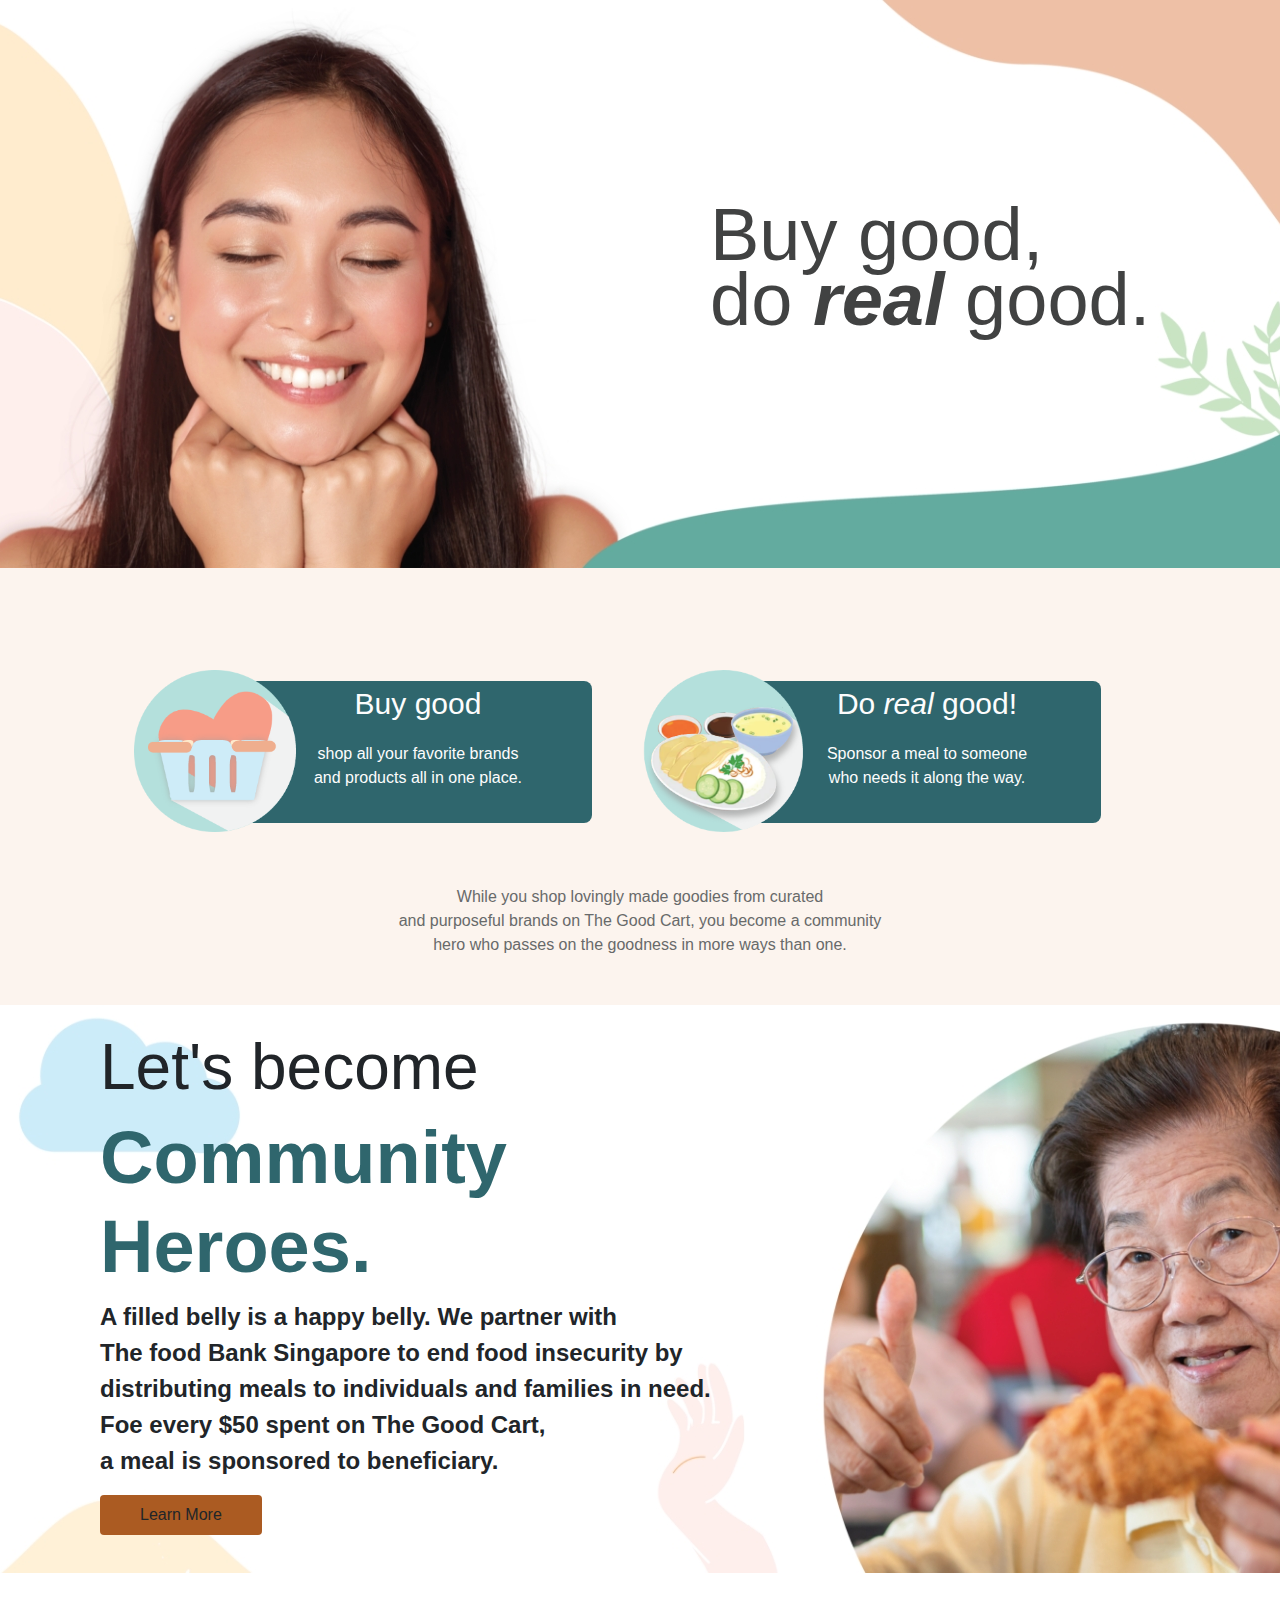
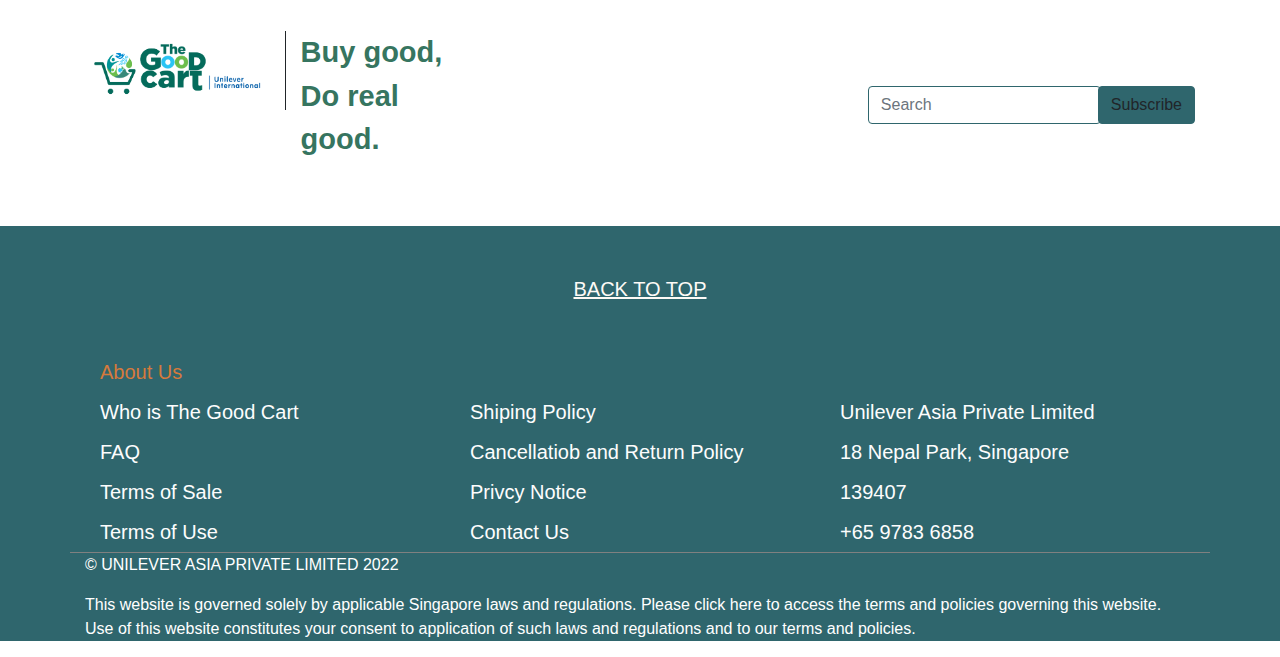
==== index.html @ 7c28e3e7 "first-commit" ====
<!doctype html>
<html lang="en">

<head>
    <!-- Required meta tags -->
    <meta charset="utf-8">
    <meta name="viewport" content="width=device-width, initial-scale=1, shrink-to-fit=no">

    <!-- Bootstrap CSS -->
    <link rel="stylesheet" href="https://cdn.jsdelivr.net/npm/bootstrap@4.6.1/dist/css/bootstrap.min.css">
    <link rel="stylesheet" href="style.css">
    <title>About Us</title>
</head>

<body>
    <section class="hero-image">
    <div class="container">
        <div class="banner-text">
            <p>Buy good,</p>
            <p>do <span class="real"> real</span> good.</p>
        </div>
    </div>
</section>
<section class="goodies">
    <div class="container">
        <div class="container d-flex justify-content-center">
            <div class="row">
                <div class="col-sm d-flex text-center m-5">
                    <img class="food" src="./Assets/Heart_in_Cart_Element.png" alt="" srcset="">
                    <div class="pro1">
                        <p class="buy-good">Buy good</p>
                        <p class="shop">shop all your favorite brands<br> and products all in one place.</p>
                    </div>
                </div>
            </div>
            <div class="row">
                <div class="col-sm d-flex text-center m-5">
                    <img class="food" src="./Assets/Chicken Rice Element.png" alt="" srcset="">
                    <div class="pro1">
                        <p class="buy-good">Do <em style="font-weight: 500;">real</em> good!</p>
                        <p class="shop">Sponsor a meal to someone<br> who needs it along the way.</p>
                    </div>
                </div>
            </div>
        </div>
        <div class="goodness text-center pb-5">While you shop lovingly made goodies from curated<br> and purposeful
            brands on The Good Cart, you become a community<br> hero who passes on the goodness in more ways than one.
        </div>
    </div>
</section>
    <section class="community">
    <div class="container ">
        <div class="container pt-2">
            <h2 class="mt-3" style="font-size: 64px;">Let's become</h2>
            <h1><strong style="font-size: 74px; color: #2F666D;">Community<br>Heroes.</strong></h1>
            <p><strong style="font-size: 24px;">A filled belly is a happy belly. We partner with<br> The food Bank
                    Singapore to end food insecurity by<br> distributing meals to individuals and families in need.<br>
                    Foe every $50 spent on The Good Cart,<br>a meal is sponsored to beneficiary.</strong></p>
            <button type="button" class="btn  mb-5 learn-more">Learn More</button>
        </div>
    </div>
</section>
    <div class="container">
        <div class="container mb-5 mt-5">
            <div class="row assets">
                <div class="row">
                    <div class="col-sm good-cart">
                        <img src="./Assets/AW_TheGoodCart_logo_Solid-02.png" alt="" srcset="">
                    </div>
                    <div class="col-sm">
                        <p class="buy"><strong>Buy good,<br>Do real good.</strong></p>
                    </div>
                </div>
                <div class="d-flex">
                    <form class="form-inline my-2 my-lg-0">
                        <input class="form-control search" type="search" placeholder="Search" aria-label="Search">
                        <button class="btn my-2 my-sm-0 btns" type="submit">Subscribe</button>
                    </form>
                </div>
            </div>
        </div>
    </div>
    <section class="footer">
        <div class="container footer-border">
            <div class="text-center pt-5 pb-5"><a class="footer-top" href="#">BACK TO TOP</a></div>
            <div class="container">
                <div class="row footer-middle">
                    <div class="col-sm">
                        <li><a class="about-us" href="#">About Us</a></li>
                        <li><a class="footer-menu" href="#">Who is The Good Cart</a></li>
                        <li><a class="footer-menu" href="#">FAQ</a></li>
                        <li><a class="footer-menu" href="#">Terms of Sale</a></li>
                        <li><a class="footer-menu" href="#">Terms of Use</a></li>
                    </div>
                    <div class="col-sm secondf">
                        <li><a class="footer-menu" href="#">Shiping Policy</a></li>
                        <li><a class="footer-menu" href="#">Cancellatiob and Return Policy</a></li>
                        <li><a class="footer-menu" href="#">Privcy Notice</a></li>
                        <li><a class="footer-menu" href="#">Contact Us</a></li>
                    </div>
                    <div class="col-sm secondf">
                        <li><a class="footer-menu" href="#">Unilever Asia Private Limited</a></li>
                        <li><a class="footer-menu" href="#">18 Nepal Park, Singapore</a></li>
                        <li><a class="footer-menu" href="#">139407</a></li>
                        <li><a class="footer-menu" href="#">+65 9783 6858</a></li>
                    </div>
                </div>
            </div>
        </div>
        <div class="container">
            <p>© UNILEVER ASIA PRIVATE LIMITED 2022</p>
            <p>This website is governed solely by applicable Singapore laws and regulations. Please click here to access the terms and policies governing this website.<br> Use of this website constitutes your consent to application of such laws and regulations and to our terms and policies.</p>
        </div>
    </section>
    <!-- Optional JavaScript; choose one of the two! -->

    <!-- Option 1: jQuery and Bootstrap Bundle (includes Popper) -->
    <script src="https://cdn.jsdelivr.net/npm/jquery@3.5.1/dist/jquery.slim.min.js"
        integrity="sha384-DfXdz2htPH0lsSSs5nCTpuj/zy4C+OGpamoFVy38MVBnE+IbbVYUew+OrCXaRkfj"
        crossorigin="anonymous"></script>
    <script src="https://cdn.jsdelivr.net/npm/bootstrap@4.6.1/dist/js/bootstrap.bundle.min.js"
        integrity="sha384-fQybjgWLrvvRgtW6bFlB7jaZrFsaBXjsOMm/tB9LTS58ONXgqbR9W8oWht/amnpF"
        crossorigin="anonymous"></script>
</body>

</html>
---- style.css ----
*{
    margin: 0;
    padding: 0;
    box-sizing: border-box;
}


.hero-image{
    background-image: url(./Assets/Smiling_Girl.jpg);
    min-height: 568px;
    background-repeat: no-repeat;
    background-position: center;
}
.banner-text {
    line-height: 49px;
    font-size: 74px;
    font-weight: 500;
    margin: 0 0 0px 600px;
    color: #414242;
    padding: 210px 0 0 25px;
}

.real{
    color: #414242;
    font-style: Italic;
    font-weight: 600;
}

.shop{
    color: #FDFDFD;
}

.buy-good {
    font-size: 30px;
    color: #FDFDFD;
    font-weight: 500;
}

.goodies{
    background-color: #FCF4EE;
    justify-content: center;
}

.pro1 {
    background-color: #2F666D;
    margin: 65px 0px 14px 65px;
    min-width: 348px;
    min-height: 142px;
    border-radius: 8px;
    text-align: center;
}

img.food {
    width: 162px;
    height: 162px;
    position: absolute;
    margin: 0px 0 0 0px;
    top: 54px;
    left: -30px;
    background-size: cover;
}

.goodness{
    text-align: justify;
    font-weight: 500;
    color: #686A6A;
}

.community{
    background: url(./Assets/Food\ Bank\ Elderly\ Woman\ Eating.jpg);
    background-repeat: no-repeat;
}

.learn-more{
    padding: 8px 40px 8px 40px;
    background-color: #AB5B22;
    outline: none;
    border: none;
    margin-bottom: 10px;
}

.learn-more:hover{
    padding: 4px 20px 4px 20px;
    background-color: #AB5B22;
    outline: none;
    border: none;
    transition: all 0.5s ease-in;
    font-style: bold;
}
.logo{
    width: 281px;
    height: 79px;
}
.buy{
    font-size: 29px;
    color: #367560;
}
.search{
    /* border-radius: 0; */
    border: 1px solid #2F666D;
    margin: -3px;
}
.btns{
    /* border-radius: 0; */
    background-color: #2F666D;
    border: 1px solid #2F666D;
}

.footer{
    background-color: #2F666D;
    color: #fff;
}

li,a.footer-menu{
    list-style: none;
    color: #FDFDFD!important;
    text-decoration: none;
}
li,a:hover{
    list-style: none;
    color: #FDFDFD;
    text-decoration: none;
    line-height: 40px;
    font-size: 20px;
}

.about-us{
    color: #D67A3C;
}
.footer-top,a:hover{
    color: #FDFAF6;
    text-decoration: none;
    pointer-events: none;
    text-decoration: underline;
    font-size: 20px;
}
.good-cart{
    display: flex;
    height: 79px;
    justify-content: end;
    border-right: 1px solid;
}

.assets{
    justify-content: space-between;
}

.secondf{
    margin-top: 40px;
}

.footer-middle,a:hover{
    text-decoration: none;
}

.footer-border{
    border-bottom: 1px solid gray;
}
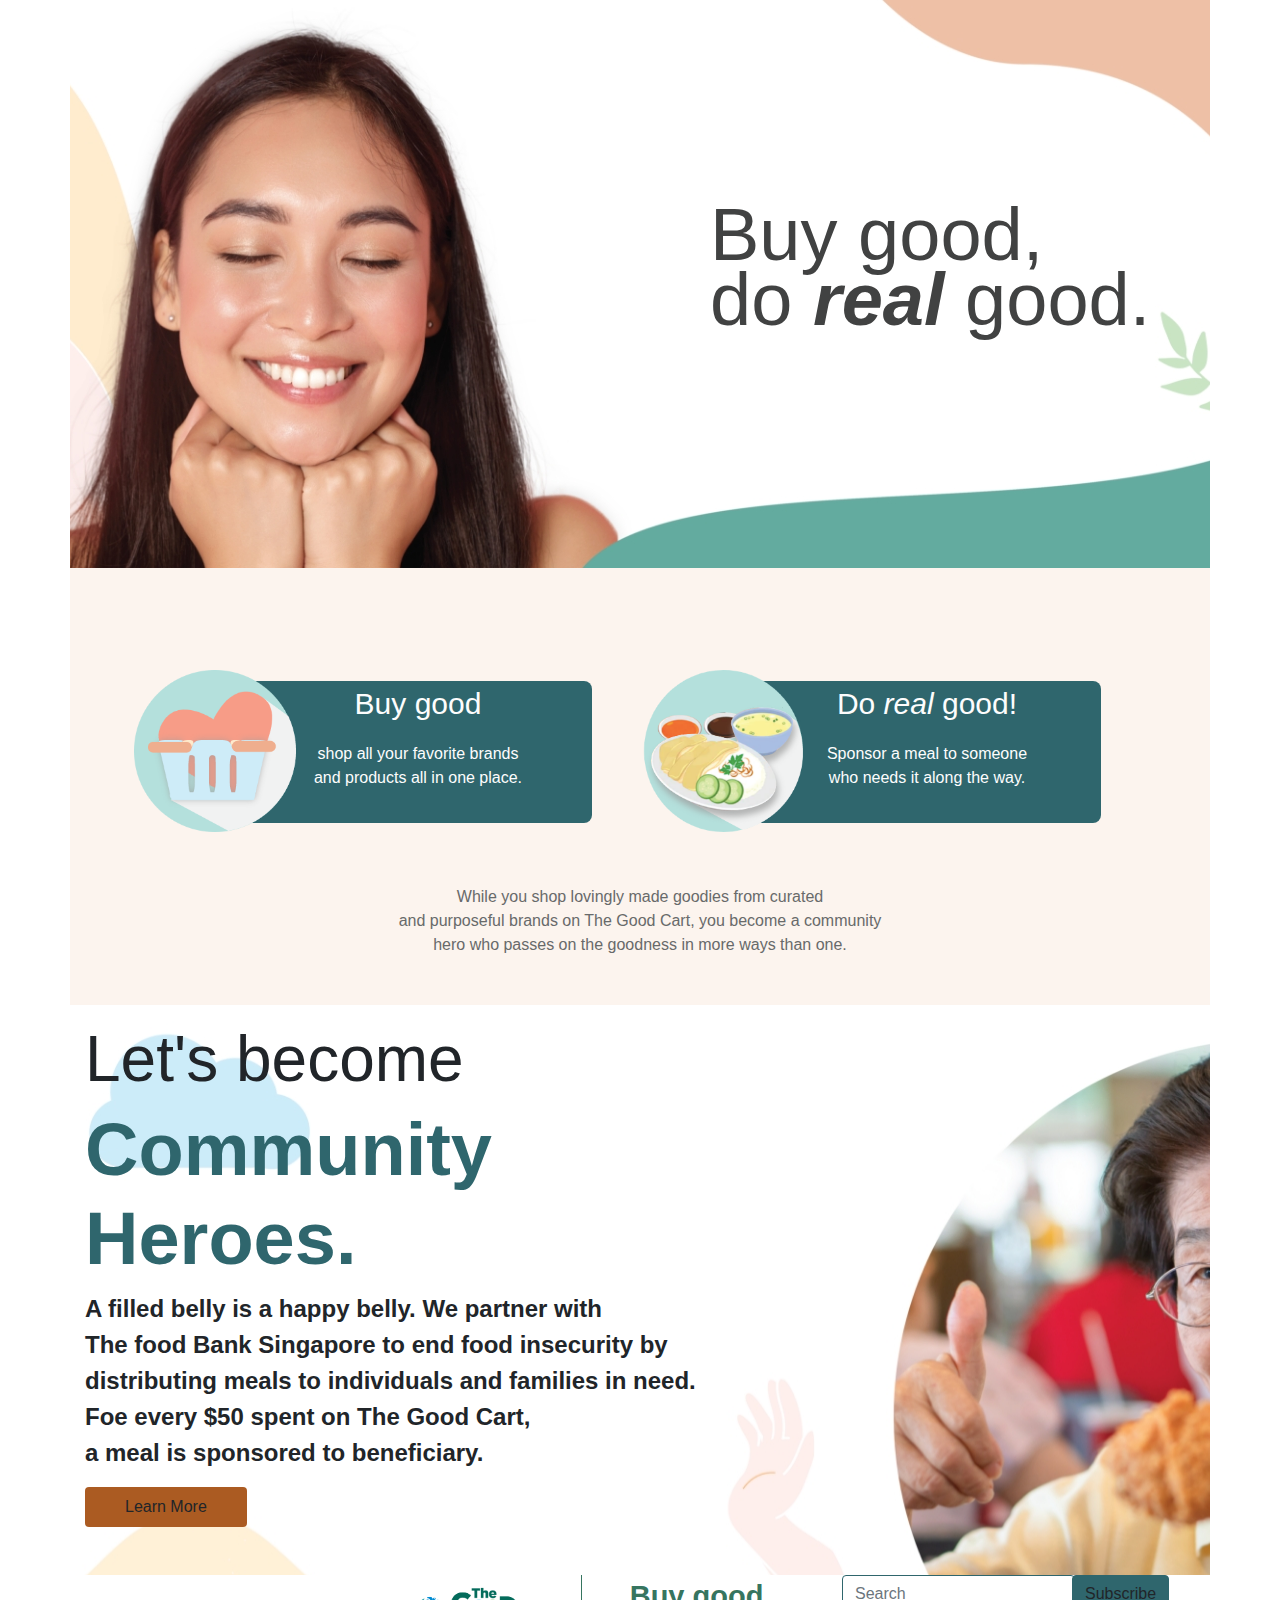
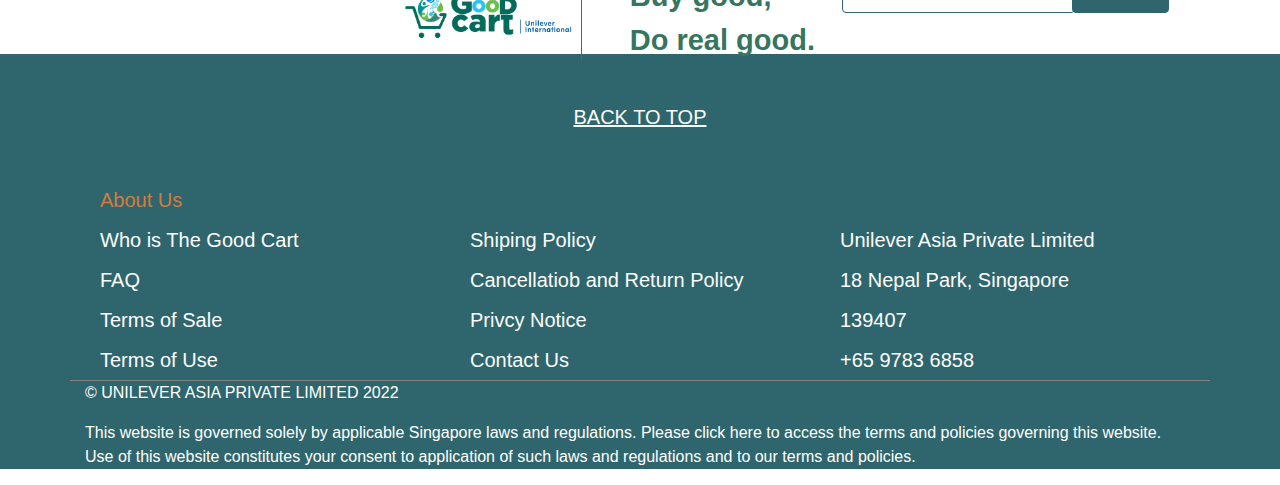
==== commit 589916c8: "manage containers" ====
--- a/index.html
+++ b/index.html
@@ -13,16 +13,16 @@
 </head>
 
 <body>
-    <section class="hero-image">
-    <div class="container">
+    <section class="">
+    <div class="container hero-image">
         <div class="banner-text">
             <p>Buy good,</p>
             <p>do <span class="real"> real</span> good.</p>
         </div>
     </div>
 </section>
-<section class="goodies">
-    <div class="container">
+<section class="">
+    <div class="container goodies">
         <div class="container d-flex justify-content-center">
             <div class="row">
                 <div class="col-sm d-flex text-center m-5">
@@ -48,37 +48,31 @@
         </div>
     </div>
 </section>
-    <section class="community">
-    <div class="container ">
-        <div class="container pt-2">
+    <section class="">
+    <div class="container community">
             <h2 class="mt-3" style="font-size: 64px;">Let's become</h2>
             <h1><strong style="font-size: 74px; color: #2F666D;">Community<br>Heroes.</strong></h1>
             <p><strong style="font-size: 24px;">A filled belly is a happy belly. We partner with<br> The food Bank
                     Singapore to end food insecurity by<br> distributing meals to individuals and families in need.<br>
                     Foe every $50 spent on The Good Cart,<br>a meal is sponsored to beneficiary.</strong></p>
             <button type="button" class="btn  mb-5 learn-more">Learn More</button>
-        </div>
-    </div>
+            </div>
 </section>
-    <div class="container">
-        <div class="container mb-5 mt-5">
-            <div class="row assets">
-                <div class="row">
-                    <div class="col-sm good-cart">
-                        <img src="./Assets/AW_TheGoodCart_logo_Solid-02.png" alt="" srcset="">
-                    </div>
-                    <div class="col-sm">
-                        <p class="buy"><strong>Buy good,<br>Do real good.</strong></p>
-                    </div>
-                </div>
-                <div class="d-flex">
-                    <form class="form-inline my-2 my-lg-0">
-                        <input class="form-control search" type="search" placeholder="Search" aria-label="Search">
-                        <button class="btn my-2 my-sm-0 btns" type="submit">Subscribe</button>
-                    </form>
-                </div>
+<div class="container">
+    <div class="row">
+        <div class="col-8 good-cart pl-5">
+            <img src="./Assets/AW_TheGoodCart_logo_Solid-02.png" alt="" srcset="">
+            <div>
+                <p class="buy pl-5"><strong>Buy good,<br>Do real good.</strong></p>
             </div>
         </div>
+        <div class="col-4">
+            <form class="form-inline my-2 my-lg-0">
+            <input class="form-control search" type="search" placeholder="Search" aria-label="Search">
+            <button class="btn my-2 my-sm-0 btns" type="submit">Subscribe</button>
+        </form>
+    </div>
+      </div>
     </div>
     <section class="footer">
         <div class="container footer-border">
@@ -112,6 +106,13 @@
             <p>This website is governed solely by applicable Singapore laws and regulations. Please click here to access the terms and policies governing this website.<br> Use of this website constitutes your consent to application of such laws and regulations and to our terms and policies.</p>
         </div>
     </section>
+    <div class="container d-flex">
+        <i class="fa-brands fa-facebook"></i>
+        <i class="fa-brands fa-instagram"></i>
+        <i class="fa-brands fa-twitter"></i>
+        <i class="fa-brands fa-youtube"></i>
+    </div>
+
     <!-- Optional JavaScript; choose one of the two! -->
 
     <!-- Option 1: jQuery and Bootstrap Bundle (includes Popper) -->
--- a/style.css
+++ b/style.css
@@ -36,9 +36,11 @@
     font-weight: 500;
 }
 
-.goodies{
+.goodies {
+    display: flex;
     background-color: #FCF4EE;
     justify-content: center;
+    flex-direction: column;
 }
 
 .pro1 {
@@ -94,6 +96,7 @@
 .buy{
     font-size: 29px;
     color: #367560;
+    border-left: 1px solid;
 }
 .search{
     /* border-radius: 0; */
@@ -138,7 +141,7 @@
     display: flex;
     height: 79px;
     justify-content: end;
-    border-right: 1px solid;
+    /* border-right: 1px solid; */
 }
 
 .assets{
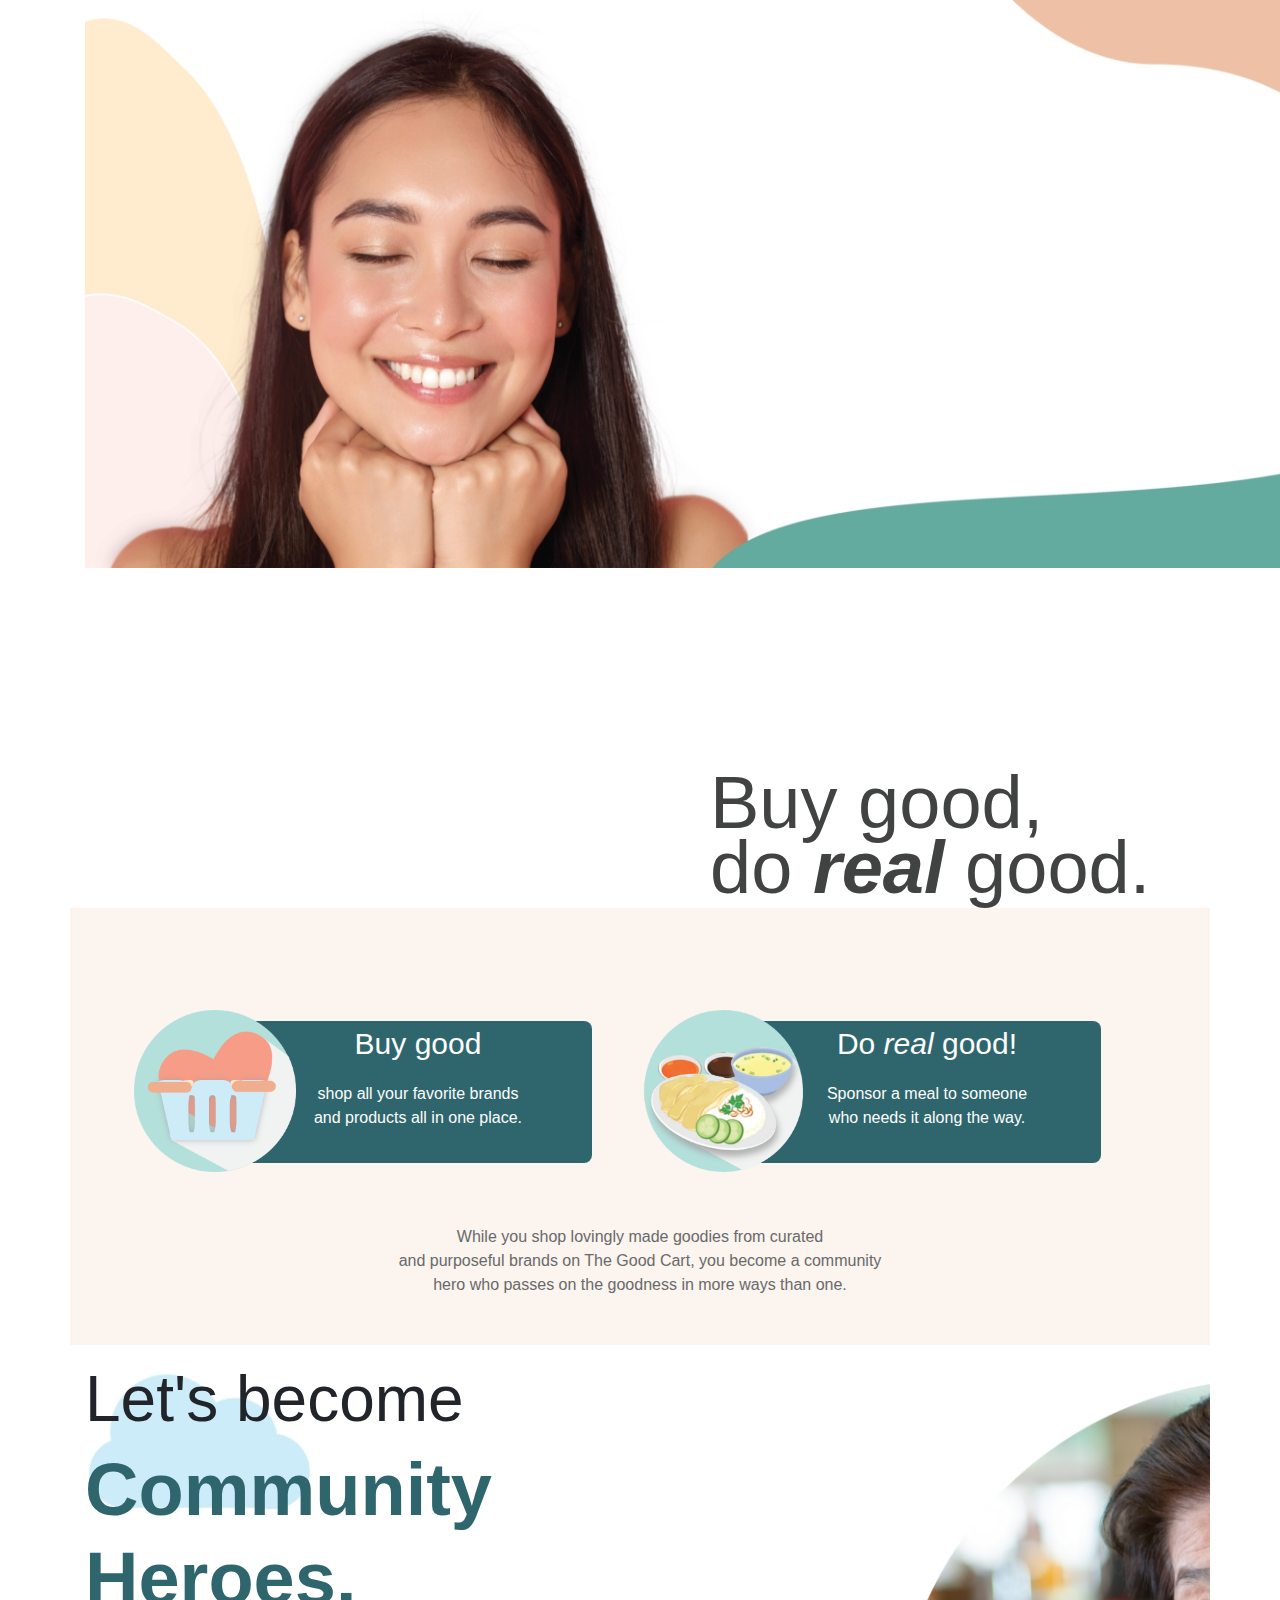
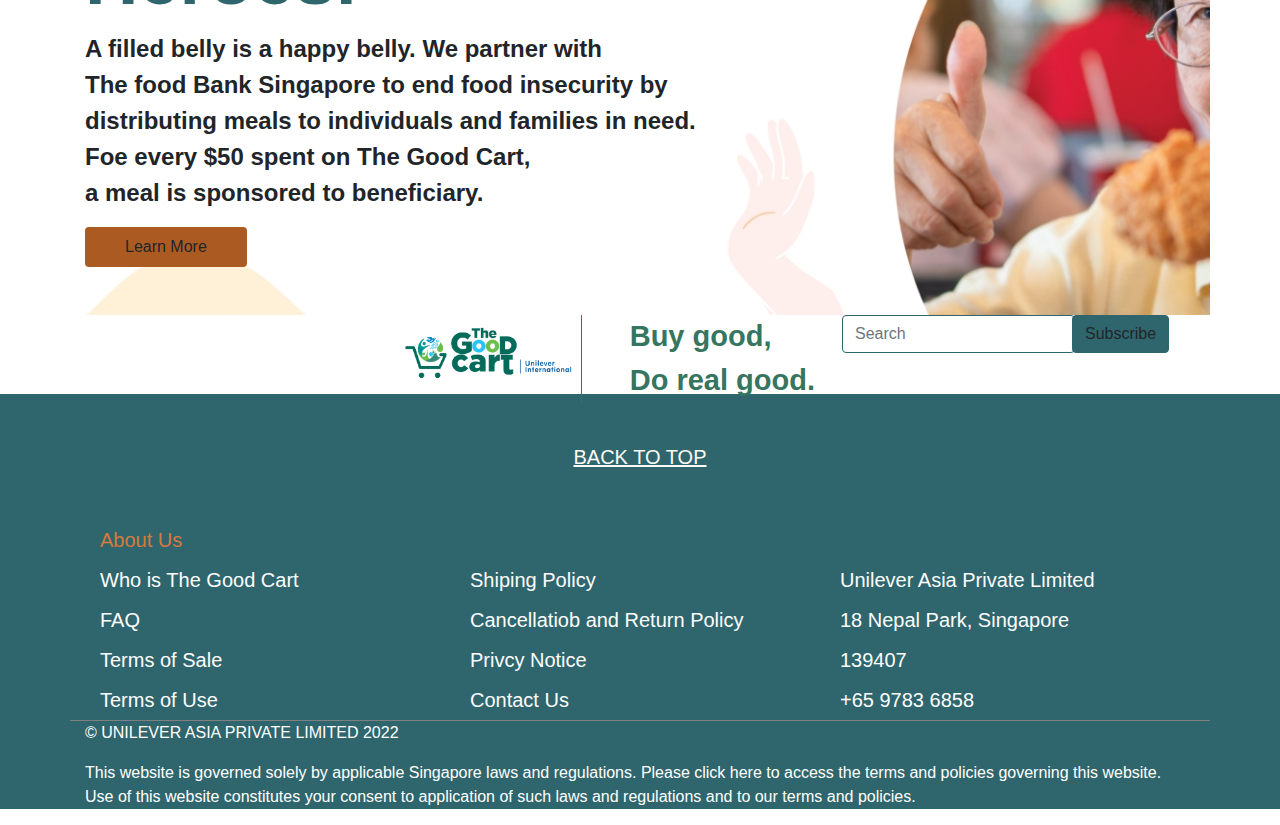
==== commit 18d35336: "top section" ====
--- a/index.html
+++ b/index.html
@@ -13,14 +13,15 @@
 </head>
 
 <body>
-    <section class="">
-    <div class="container hero-image">
+    <div class="container ">
+    <div>
+    <img src="./Assets/Smiling_Girl.jpg" alt="" srcset="">
         <div class="banner-text">
             <p>Buy good,</p>
             <p>do <span class="real"> real</span> good.</p>
         </div>
     </div>
-</section>
+    </div>
 <section class="">
     <div class="container goodies">
         <div class="container d-flex justify-content-center">
--- a/style.css
+++ b/style.css
@@ -5,12 +5,12 @@
 }
 
 
-.hero-image{
+/* .hero-image{
     background-image: url(./Assets/Smiling_Girl.jpg);
     min-height: 568px;
     background-repeat: no-repeat;
     background-position: center;
-}
+} */
 .banner-text {
     line-height: 49px;
     font-size: 74px;
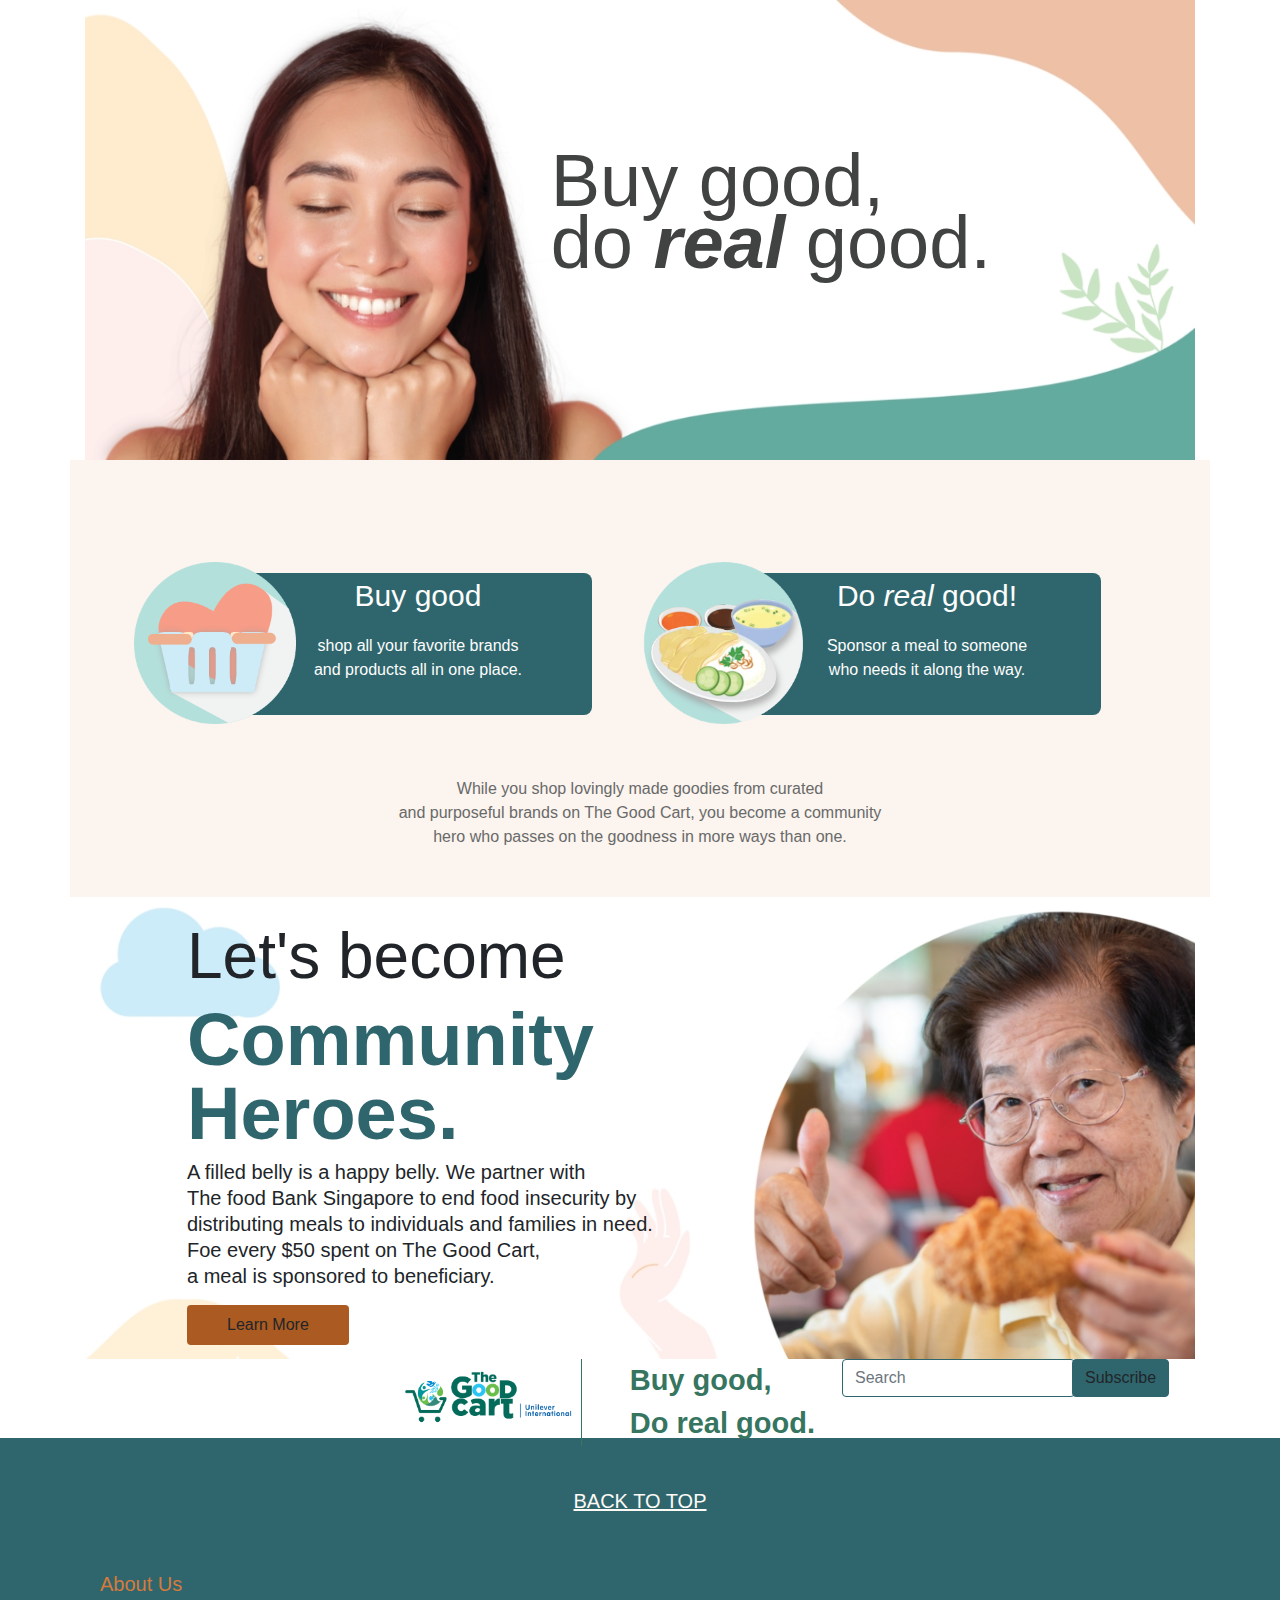
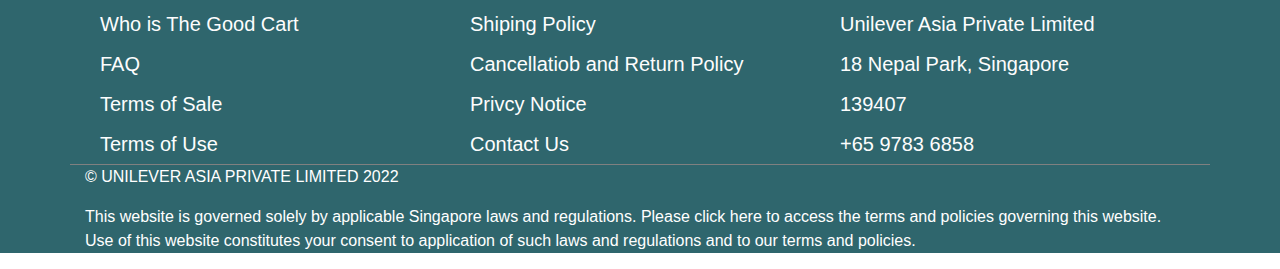
==== commit 4b8e0980: "fonts" ====
--- a/index.html
+++ b/index.html
@@ -15,7 +15,7 @@
 <body>
     <div class="container ">
     <div>
-    <img src="./Assets/Smiling_Girl.jpg" alt="" srcset="">
+    <img src="./Assets/Smiling_Girl.jpg" class=" img-fluid" alt="" srcset="">
         <div class="banner-text">
             <p>Buy good,</p>
             <p>do <span class="real"> real</span> good.</p>
@@ -49,16 +49,19 @@
         </div>
     </div>
 </section>
-    <section class="">
-    <div class="container community">
-            <h2 class="mt-3" style="font-size: 64px;">Let's become</h2>
-            <h1><strong style="font-size: 74px; color: #2F666D;">Community<br>Heroes.</strong></h1>
-            <p><strong style="font-size: 24px;">A filled belly is a happy belly. We partner with<br> The food Bank
+    <div class="container">
+        <div>
+            <img src="./Assets/Food Bank Elderly Woman Eating.jpg" class="img-fluid" alt="" srcset="">
+            <div class="community">
+            <h2 class="let">Let's become</h2>
+            <h1><strong class="heroes">Community<br>Heroes.</strong></h1>
+            <p class="the-food">A filled belly is a happy belly. We partner with<br> The food Bank
                     Singapore to end food insecurity by<br> distributing meals to individuals and families in need.<br>
-                    Foe every $50 spent on The Good Cart,<br>a meal is sponsored to beneficiary.</strong></p>
+                    Foe every $50 spent on The Good Cart,<br>a meal is sponsored to beneficiary. </p>
             <button type="button" class="btn  mb-5 learn-more">Learn More</button>
-            </div>
-</section>
+        </div>
+        </div>   
+        </div>
 <div class="container">
     <div class="row">
         <div class="col-8 good-cart pl-5">
--- a/style.css
+++ b/style.css
@@ -12,14 +12,14 @@
     background-position: center;
 } */
 .banner-text {
-    line-height: 49px;
+    line-height: 46px;
     font-size: 74px;
     font-weight: 500;
-    margin: 0 0 0px 600px;
-    color: #414242;
-    padding: 210px 0 0 25px;
+    color: rgb(65, 66, 66);
+    position: absolute;
+    top: 158px;
+    right: 289px;
 }
-
 .real{
     color: #414242;
     font-style: Italic;
@@ -68,10 +68,10 @@
     color: #686A6A;
 }
 
-.community{
+/* .community{
     background: url(./Assets/Food\ Bank\ Elderly\ Woman\ Eating.jpg);
     background-repeat: no-repeat;
-}
+} */
 
 .learn-more{
     padding: 8px 40px 8px 40px;
@@ -158,4 +158,26 @@
 
 .footer-border{
     border-bottom: 1px solid gray;
+}
+
+.community{
+    position: absolute;
+    top: 918px;
+    left: 187px;
+}
+
+.heroes{
+    font-size: 74px;
+    color: #2F666D;
+    line-height: 1;
+}
+
+.the-food{
+    font-size: 20px;
+    line-height: 1.3;
+    font-weight: 500;
+}
+
+.let{
+    font-size: 64px;
 }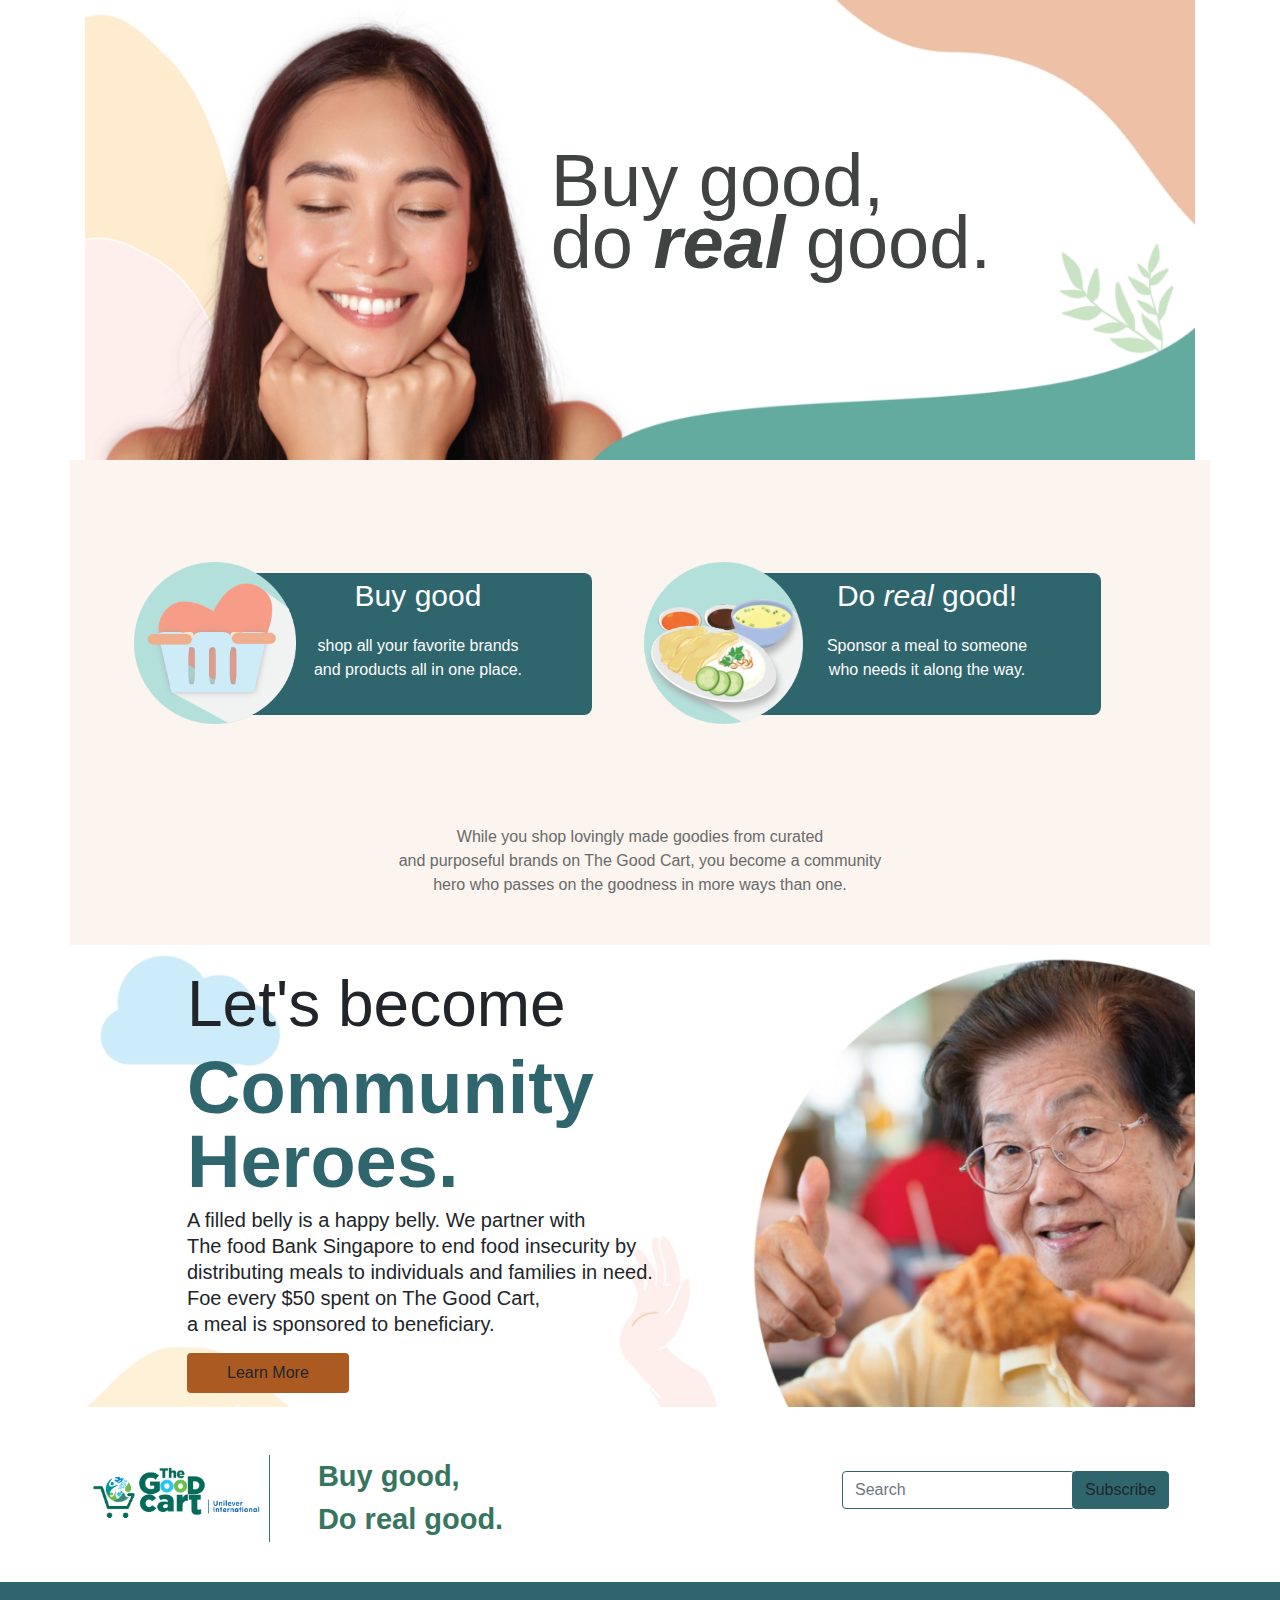
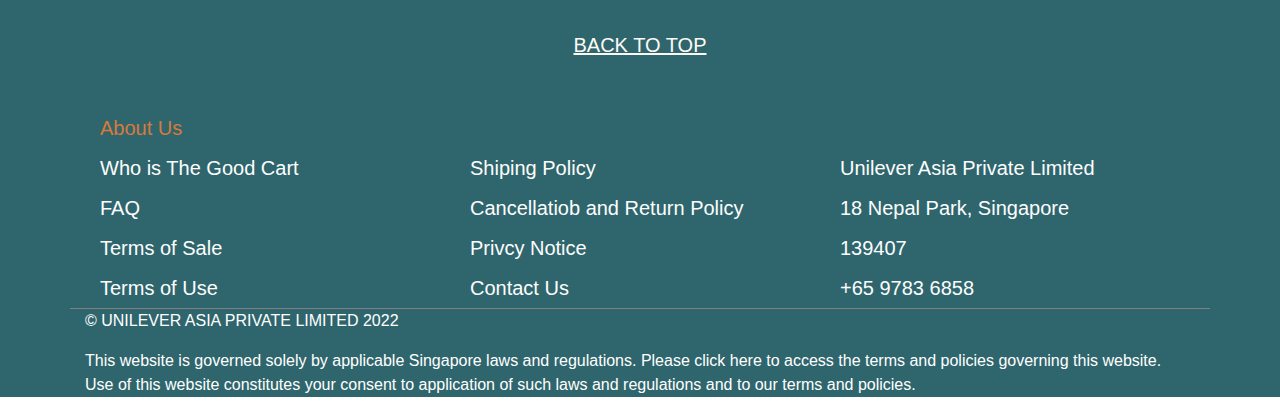
==== commit 7cf27258: "containers" ====
--- a/index.html
+++ b/index.html
@@ -22,9 +22,7 @@
         </div>
     </div>
     </div>
-<section class="">
-    <div class="container goodies">
-        <div class="container d-flex justify-content-center">
+    <div class="container d-flex justify-content-center great" id="great">
             <div class="row">
                 <div class="col-sm d-flex text-center m-5">
                     <img class="food" src="./Assets/Heart_in_Cart_Element.png" alt="" srcset="">
@@ -44,15 +42,15 @@
                 </div>
             </div>
         </div>
-        <div class="goodness text-center pb-5">While you shop lovingly made goodies from curated<br> and purposeful
+        <div class="container pt-5 great">
+            <div class="goodness text-center pb-5">While you shop lovingly made goodies from curated<br> and purposeful
             brands on The Good Cart, you become a community<br> hero who passes on the goodness in more ways than one.
-        </div>
-    </div>
-</section>
+        </div></div>
+        
     <div class="container">
         <div>
             <img src="./Assets/Food Bank Elderly Woman Eating.jpg" class="img-fluid" alt="" srcset="">
-            <div class="community">
+            <div class="community pt-5">
             <h2 class="let">Let's become</h2>
             <h1><strong class="heroes">Community<br>Heroes.</strong></h1>
             <p class="the-food">A filled belly is a happy belly. We partner with<br> The food Bank
@@ -62,15 +60,15 @@
         </div>
         </div>   
         </div>
-<div class="container">
+<div class="container mt-5 mb-5">
     <div class="row">
-        <div class="col-8 good-cart pl-5">
+        <div class="col-8 good-cart">
             <img src="./Assets/AW_TheGoodCart_logo_Solid-02.png" alt="" srcset="">
             <div>
                 <p class="buy pl-5"><strong>Buy good,<br>Do real good.</strong></p>
             </div>
         </div>
-        <div class="col-4">
+        <div class="col-4 mt-3">
             <form class="form-inline my-2 my-lg-0">
             <input class="form-control search" type="search" placeholder="Search" aria-label="Search">
             <button class="btn my-2 my-sm-0 btns" type="submit">Subscribe</button>
--- a/style.css
+++ b/style.css
@@ -140,7 +140,7 @@
 .good-cart{
     display: flex;
     height: 79px;
-    justify-content: end;
+    justify-content: start;
     /* border-right: 1px solid; */
 }
 
@@ -180,4 +180,8 @@
 
 .let{
     font-size: 64px;
+}
+
+.great{
+   background-color: #FCF4EE;
 }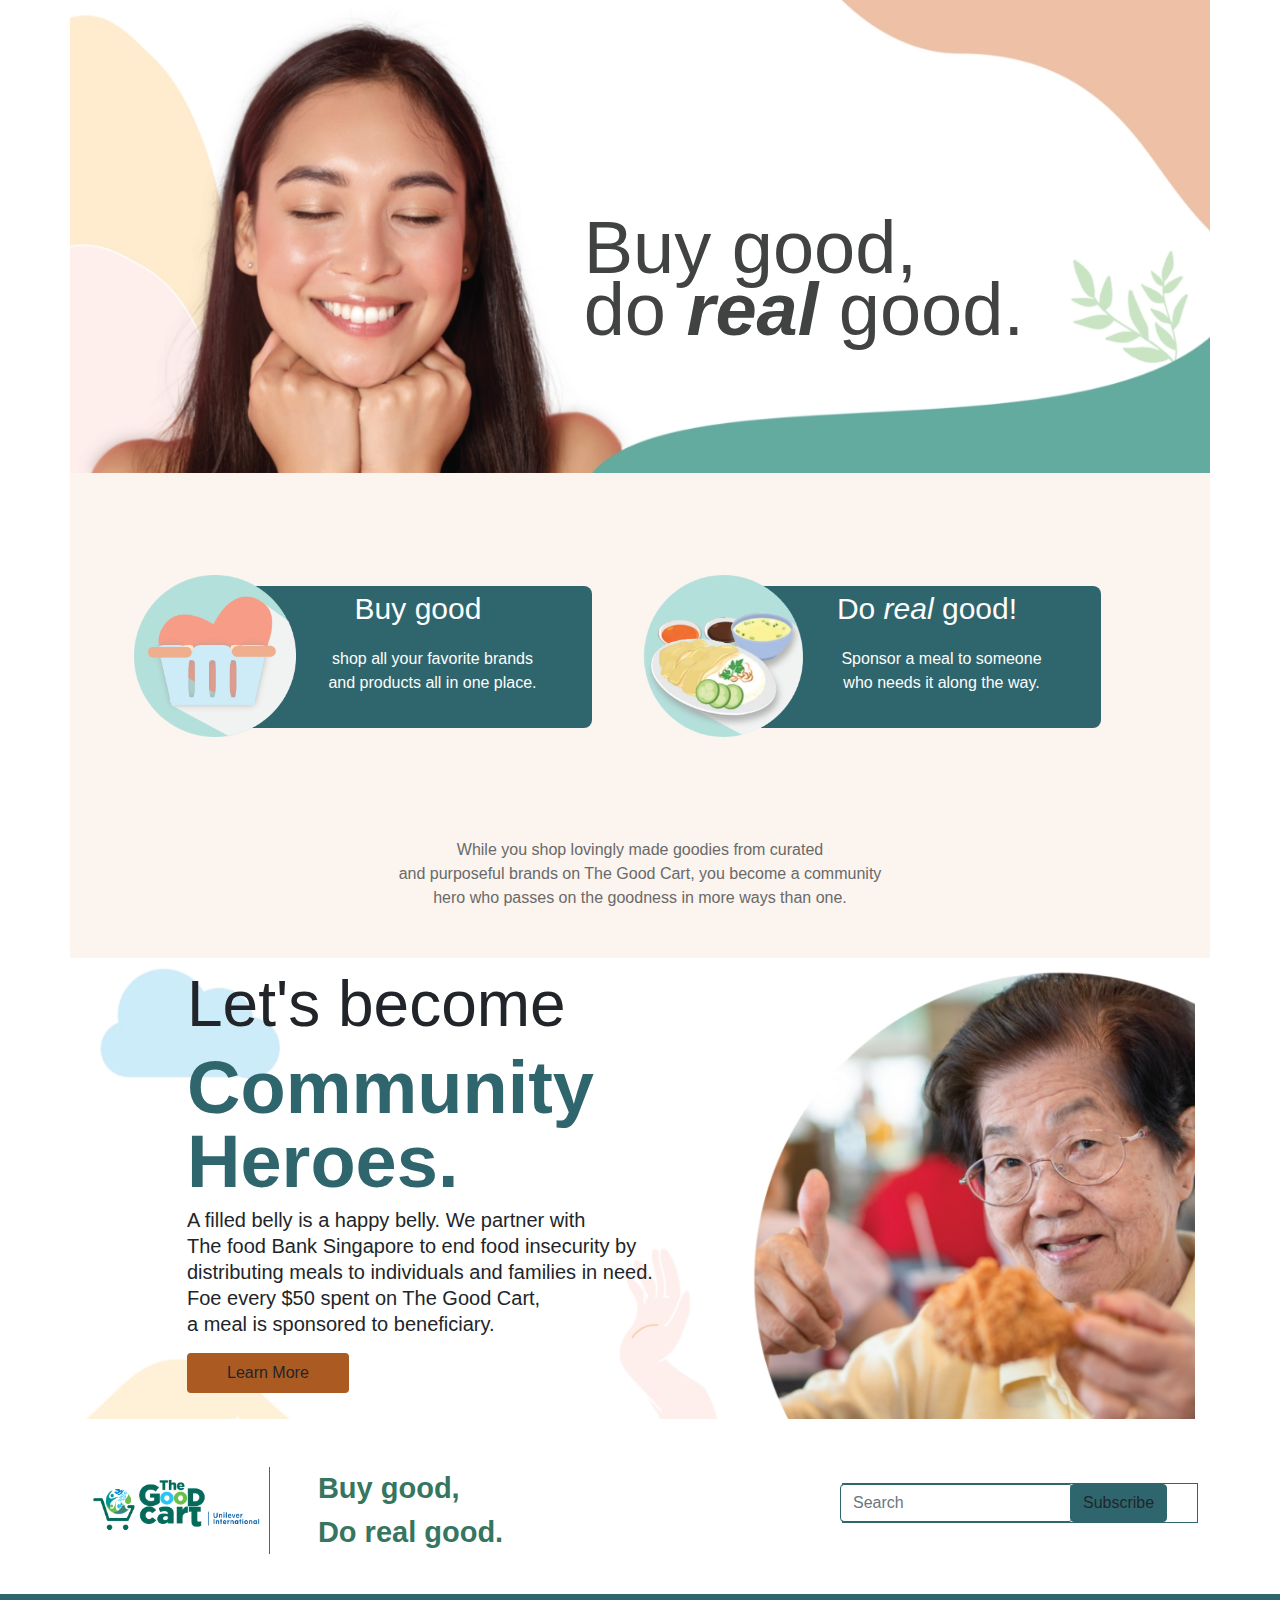
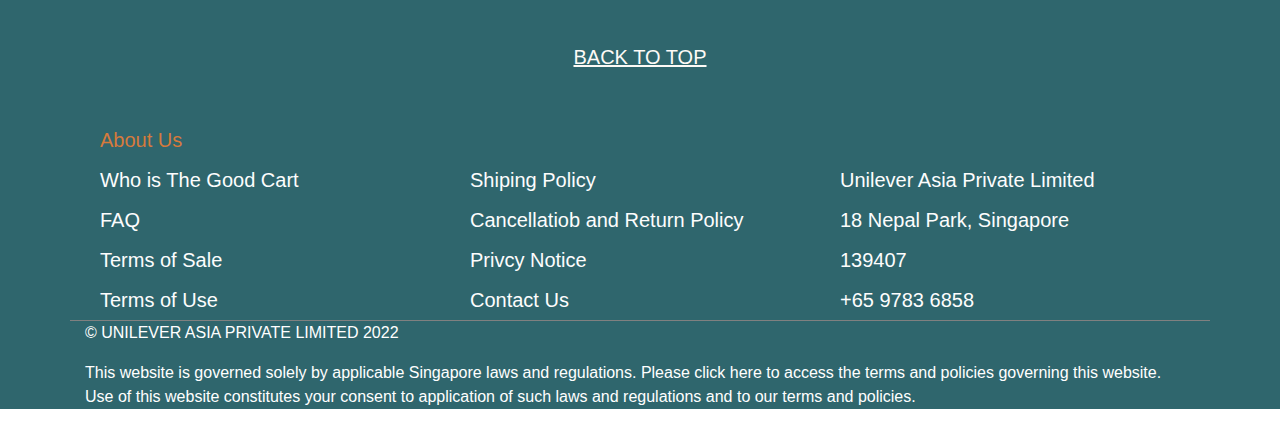
==== commit 07f0cf38: "mobile view" ====
--- a/index.html
+++ b/index.html
@@ -13,9 +13,10 @@
 </head>
 
 <body>
-    <div class="container ">
+    <div class="container px-0" >
     <div>
-    <img src="./Assets/Smiling_Girl.jpg" class=" img-fluid" alt="" srcset="">
+    <img  src="./Assets/Smiling_Girl.jpg" class=" img-fluid desktop-banner" alt="" srcset="">
+    <img class="mobile-banner img-fluid" src="./Assets/Smiling Girl Closed Eyes (Mobile).png" alt="" srcset="">
         <div class="banner-text">
             <p>Buy good,</p>
             <p>do <span class="real"> real</span> good.</p>
@@ -23,8 +24,8 @@
     </div>
     </div>
     <div class="container d-flex justify-content-center great" id="great">
-            <div class="row">
-                <div class="col-sm d-flex text-center m-5">
+            <div class="row heart">
+                <div class="col-sm heart-cart d-flex text-center m-5">
                     <img class="food" src="./Assets/Heart_in_Cart_Element.png" alt="" srcset="">
                     <div class="pro1">
                         <p class="buy-good">Buy good</p>
@@ -33,7 +34,7 @@
                 </div>
             </div>
             <div class="row">
-                <div class="col-sm d-flex text-center m-5">
+                <div class="col-sm heart-cart d-flex text-center m-5">
                     <img class="food" src="./Assets/Chicken Rice Element.png" alt="" srcset="">
                     <div class="pro1">
                         <p class="buy-good">Do <em style="font-weight: 500;">real</em> good!</p>
@@ -49,7 +50,8 @@
         
     <div class="container">
         <div>
-            <img src="./Assets/Food Bank Elderly Woman Eating.jpg" class="img-fluid" alt="" srcset="">
+            <img src="./Assets/Food Bank Elderly Woman Eating.jpg" class="img-fluid desktop-old-lady" alt="" srcset="">
+            <img src="./Assets/Food Bank Elderly Woman Eating (Mobile).png" class="img-fluid mobile-old-lady" alt="" srcset="">
             <div class="community pt-5">
             <h2 class="let">Let's become</h2>
             <h1><strong class="heroes">Community<br>Heroes.</strong></h1>
@@ -60,16 +62,17 @@
         </div>
         </div>   
         </div>
-<div class="container mt-5 mb-5">
-    <div class="row">
+
+<div class="container mt-5 mb-5 cart">
+    <div class="row good">
         <div class="col-8 good-cart">
-            <img src="./Assets/AW_TheGoodCart_logo_Solid-02.png" alt="" srcset="">
+            <img src="./Assets/AW_TheGoodCart_logo_Solid-02.png" class="good-kart" alt="" srcset="">
             <div>
                 <p class="buy pl-5"><strong>Buy good,<br>Do real good.</strong></p>
             </div>
         </div>
         <div class="col-4 mt-3">
-            <form class="form-inline my-2 my-lg-0">
+            <form class="form-inline my-2 my-lg-0 search">
             <input class="form-control search" type="search" placeholder="Search" aria-label="Search">
             <button class="btn my-2 my-sm-0 btns" type="submit">Subscribe</button>
         </form>
--- a/style.css
+++ b/style.css
@@ -4,21 +4,14 @@
     box-sizing: border-box;
 }
 
-
-/* .hero-image{
-    background-image: url(./Assets/Smiling_Girl.jpg);
-    min-height: 568px;
-    background-repeat: no-repeat;
-    background-position: center;
-} */
 .banner-text {
     line-height: 46px;
     font-size: 74px;
     font-weight: 500;
     color: rgb(65, 66, 66);
     position: absolute;
-    top: 158px;
-    right: 289px;
+    top: 25%;
+    right: 20%;
 }
 .real{
     color: #414242;
@@ -26,8 +19,10 @@
     font-weight: 600;
 }
 
-.shop{
+.shop {
     color: #FDFDFD;
+    padding-left: 29px;
+    font-size: 16px;
 }
 
 .buy-good {
@@ -181,7 +176,85 @@
 .let{
     font-size: 64px;
 }
+.good-kart{
+    max-height: 79px;
+}
 
 .great{
    background-color: #FCF4EE;
+}
+.mobile-banner{
+    min-width: -webkit-fill-available;
+    display: none;
+}
+.mobile-old-lady{
+    min-width: -webkit-fill-available;
+    display: none;
+}
+@media (max-width:780px) {
+    .desktop-banner{
+        display: none;
+    }
+    .mobile-banner{
+        display: block;
+    }
+    .desktop-old-lady{
+        display: none;
+    }
+    .mobile-old-lady{
+        display: block;
+    }
+    #great{
+        display: flex!important;
+        flex-direction: column;
+        padding-top: 12%;
+    }
+    .heart-cart{
+        justify-content: center;
+    }
+    img.food{
+        position: absolute;
+        left: 12%;
+    }
+    .pro1{
+        border-radius: 30px;
+    }
+    .banner-text {
+        line-height: 65px;
+        font-size: 74px;
+        font-weight: 700;
+        color: #414242;
+        position: absolute;
+        top: 43%;
+        right: 20%;
+    }
+    .heart{
+        margin-bottom: -18%;
+    }
+    .goodness {
+        font-weight: 700;
+        color: #686A6A;
+        font-size: 16pt;
+    }
+    .community {
+        position: absolute;
+        top: 178%;
+        left: 10%;
+    }
+    .good{
+        display: flex;
+        /* height: 79px; */
+        justify-content: center;
+        flex-direction: column-reverse;
+        padding-left: 150px;
+        /* border-right: 1px solid; */
+    }
+    .cart{
+        padding-top: 25%;
+        padding-bottom: 5%;
+    }
+    .search{
+        padding-left: 40px;
+    }
+    
 }